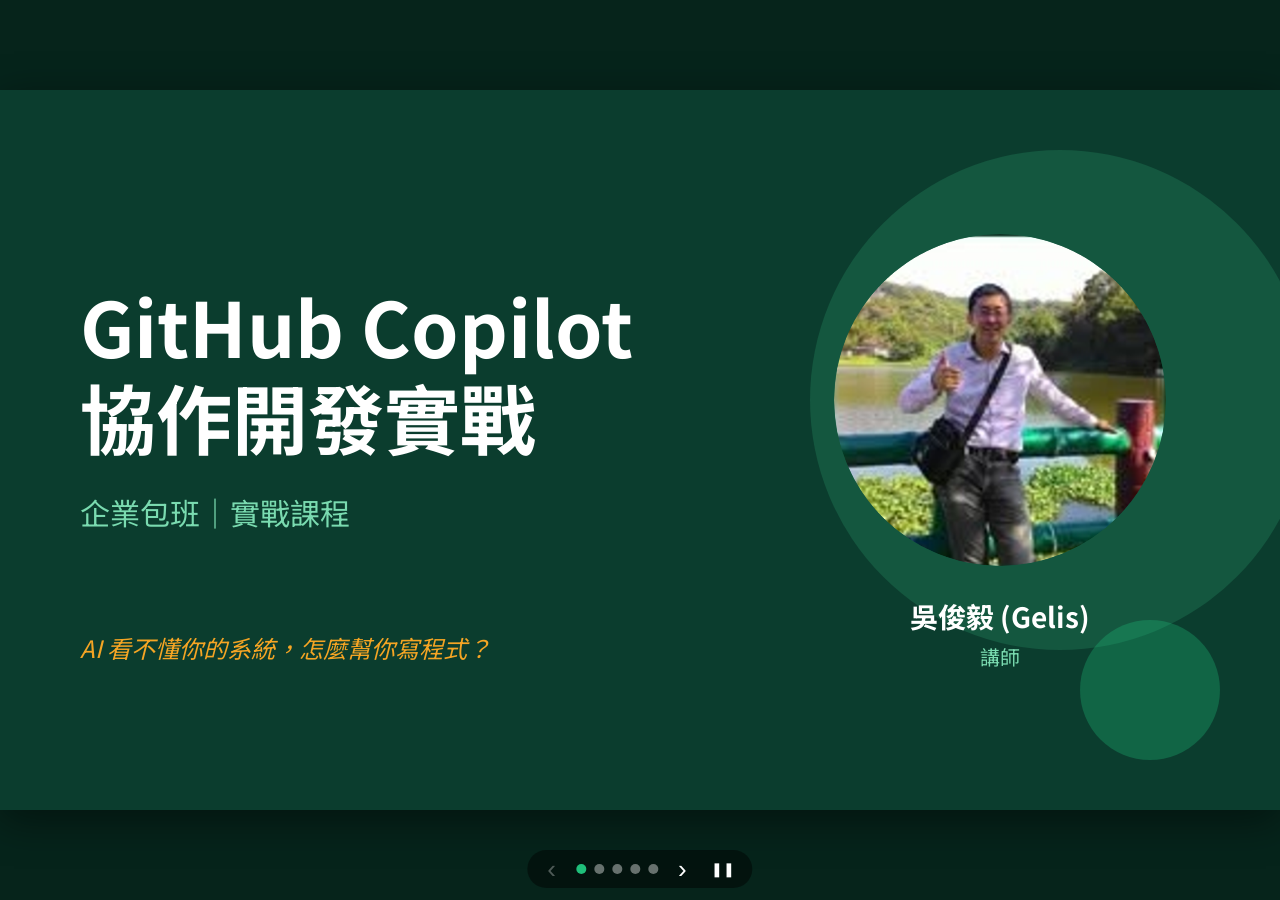
==== src/copilot.html @ 16496118 "增加 GitHub Copilot 課程宣傳的 GitHub Page" ====
<!doctype html>
<html lang="zh-Hant">
<head>
<meta charset="utf-8">
<meta name="viewport" content="width=device-width, initial-scale=1">
<title>GitHub Copilot 協作開發實戰</title>
<meta name="description" content="GitHub Copilot 企業包班、實戰課程：Legacy System 單元測試、自訂 Agent 與 Skills、SDD 規格驅動開發。講師吳俊毅 (Gelis)。">
<meta property="og:title" content="GitHub Copilot 協作開發實戰">
<meta property="og:description" content="讓 AI 看懂你的系統、遵循你的規格｜企業包班、實戰課程">
<meta property="og:image" content="assets/photo.png">
<link rel="preconnect" href="https://fonts.googleapis.com">
<link rel="preconnect" href="https://fonts.gstatic.com" crossorigin>
<link href="https://fonts.googleapis.com/css2?family=Noto+Sans+TC:wght@400;700&display=swap" rel="stylesheet">
<link rel="stylesheet" href="style.css">
</head>
<body>
<main class="deck" id="deck" aria-label="GitHub Copilot 協作開發實戰 簡報">
  <div class="stage" id="stage">

    <section class="slide dark title-slide" aria-label="封面">
      <div class="deco c1"></div><div class="deco c2"></div>
      <div class="title-text">
        <h1>GitHub Copilot<br>協作開發實戰</h1>
        <p class="sub">企業包班｜實戰課程</p>
        <p class="tag">AI 看不懂你的系統，怎麼幫你寫程式？</p>
      </div>
      <figure class="speaker">
        <img src="assets/photo.png" alt="講師吳俊毅" width="332" height="332">
        <figcaption><strong>吳俊毅 (Gelis)</strong><span>講師</span></figcaption>
      </figure>
    </section>

    <section class="slide light" aria-label="總覽">
      <h2>讓 AI 看懂你的系統、遵循你的規格</h2>
      <div class="cards three">
        <article class="card tall"><span class="badge "><svg stroke="currentColor" fill="currentColor" stroke-width="0" viewBox="0 0 384 512" aria-hidden="true" focusable="false" height="1em" width="1em" xmlns="http://www.w3.org/2000/svg"><path d="M336 64h-80c0-35.3-28.7-64-64-64s-64 28.7-64 64H48C21.5 64 0 85.5 0 112v352c0 26.5 21.5 48 48 48h288c26.5 0 48-21.5 48-48V112c0-26.5-21.5-48-48-48zM192 40c13.3 0 24 10.7 24 24s-10.7 24-24 24-24-10.7-24-24 10.7-24 24-24zm121.2 231.8l-143 141.8c-4.7 4.7-12.3 4.6-17-.1l-82.6-83.3c-4.7-4.7-4.6-12.3.1-17L99.1 285c4.7-4.7 12.3-4.6 17 .1l46 46.4 106-105.2c4.7-4.7 12.3-4.6 17 .1l28.2 28.4c4.7 4.8 4.6 12.3-.1 17z"></path></svg></span><h3>理解</h3><p>讓 AI 理解並遵循特定的業務邏輯</p></article>
        <article class="card tall"><span class="badge alt"><svg stroke="currentColor" fill="currentColor" stroke-width="0" viewBox="0 0 512 512" aria-hidden="true" focusable="false" height="1em" width="1em" xmlns="http://www.w3.org/2000/svg"><path d="M500 224h-30.364C455.724 130.325 381.675 56.276 288 42.364V12c0-6.627-5.373-12-12-12h-40c-6.627 0-12 5.373-12 12v30.364C130.325 56.276 56.276 130.325 42.364 224H12c-6.627 0-12 5.373-12 12v40c0 6.627 5.373 12 12 12h30.364C56.276 381.675 130.325 455.724 224 469.636V500c0 6.627 5.373 12 12 12h40c6.627 0 12-5.373 12-12v-30.364C381.675 455.724 455.724 381.675 469.636 288H500c6.627 0 12-5.373 12-12v-40c0-6.627-5.373-12-12-12zM288 404.634V364c0-6.627-5.373-12-12-12h-40c-6.627 0-12 5.373-12 12v40.634C165.826 392.232 119.783 346.243 107.366 288H148c6.627 0 12-5.373 12-12v-40c0-6.627-5.373-12-12-12h-40.634C119.768 165.826 165.757 119.783 224 107.366V148c0 6.627 5.373 12 12 12h40c6.627 0 12-5.373 12-12v-40.634C346.174 119.768 392.217 165.757 404.634 224H364c-6.627 0-12 5.373-12 12v40c0 6.627 5.373 12 12 12h40.634C392.232 346.174 346.243 392.217 288 404.634zM288 256c0 17.673-14.327 32-32 32s-32-14.327-32-32c0-17.673 14.327-32 32-32s32 14.327 32 32z"></path></svg></span><h3>改善</h3><p>用 AI 在遺留系統補單元測試、改善架構</p></article>
        <article class="card tall"><span class="badge "><svg stroke="currentColor" fill="currentColor" stroke-width="0" viewBox="0 0 512 512" aria-hidden="true" focusable="false" height="1em" width="1em" xmlns="http://www.w3.org/2000/svg"><path d="M505.12019,19.09375c-1.18945-5.53125-6.65819-11-12.207-12.1875C460.716,0,435.507,0,410.40747,0,307.17523,0,245.26909,55.20312,199.05238,128H94.83772c-16.34763.01562-35.55658,11.875-42.88664,26.48438L2.51562,253.29688A28.4,28.4,0,0,0,0,264a24.00867,24.00867,0,0,0,24.00582,24H127.81618l-22.47457,22.46875c-11.36521,11.36133-12.99607,32.25781,0,45.25L156.24582,406.625c11.15623,11.1875,32.15619,13.15625,45.27726,0l22.47457-22.46875V488a24.00867,24.00867,0,0,0,24.00581,24,28.55934,28.55934,0,0,0,10.707-2.51562l98.72834-49.39063c14.62888-7.29687,26.50776-26.5,26.50776-42.85937V312.79688c72.59753-46.3125,128.03493-108.40626,128.03493-211.09376C512.07526,76.5,512.07526,51.29688,505.12019,19.09375ZM384.04033,168A40,40,0,1,1,424.05,128,40.02322,40.02322,0,0,1,384.04033,168Z"></path></svg></span><h3>協作</h3><p>自訂 Agent 角色與 Skills，串起 SDLC 流程</p></article>
      </div>
    </section>

    <section class="slide light" aria-label="課程重點">
      <h2>課程重點</h2>
      <ol class="points">
        <li><span class="badge sm"><svg stroke="currentColor" fill="currentColor" stroke-width="0" viewBox="0 0 640 512" aria-hidden="true" focusable="false" height="1em" width="1em" xmlns="http://www.w3.org/2000/svg"><path d="M257.981 272.971L63.638 467.314c-9.373 9.373-24.569 9.373-33.941 0L7.029 444.647c-9.357-9.357-9.375-24.522-.04-33.901L161.011 256 6.99 101.255c-9.335-9.379-9.317-24.544.04-33.901l22.667-22.667c9.373-9.373 24.569-9.373 33.941 0L257.981 239.03c9.373 9.372 9.373 24.568 0 33.941zM640 456v-32c0-13.255-10.745-24-24-24H312c-13.255 0-24 10.745-24 24v32c0 13.255 10.745 24 24 24h304c13.255 0 24-10.745 24-24z"></path></svg></span><span>讓 AI 理解並遵循特定的業務邏輯</span></li>
        <li><span class="badge sm"><svg stroke="currentColor" fill="currentColor" stroke-width="0" viewBox="0 0 496 512" aria-hidden="true" focusable="false" height="1em" width="1em" xmlns="http://www.w3.org/2000/svg"><path d="M248 8C111.03 8 0 119.03 0 256s111.03 248 248 248 248-111.03 248-248S384.97 8 248 8zm0 432c-101.69 0-184-82.29-184-184 0-101.69 82.29-184 184-184 101.69 0 184 82.29 184 184 0 101.69-82.29 184-184 184zm0-312c-70.69 0-128 57.31-128 128s57.31 128 128 128 128-57.31 128-128-57.31-128-128-128zm0 192c-35.29 0-64-28.71-64-64s28.71-64 64-64 64 28.71 64 64-28.71 64-64 64z"></path></svg></span><span>解決 AI 切入 Legacy System 的痛點</span></li>
        <li><span class="badge sm"><svg stroke="currentColor" fill="currentColor" stroke-width="0" viewBox="0 0 512 512" aria-hidden="true" focusable="false" height="1em" width="1em" xmlns="http://www.w3.org/2000/svg"><path d="M480 160H32c-17.673 0-32-14.327-32-32V64c0-17.673 14.327-32 32-32h448c17.673 0 32 14.327 32 32v64c0 17.673-14.327 32-32 32zm-48-88c-13.255 0-24 10.745-24 24s10.745 24 24 24 24-10.745 24-24-10.745-24-24-24zm-64 0c-13.255 0-24 10.745-24 24s10.745 24 24 24 24-10.745 24-24-10.745-24-24-24zm112 248H32c-17.673 0-32-14.327-32-32v-64c0-17.673 14.327-32 32-32h448c17.673 0 32 14.327 32 32v64c0 17.673-14.327 32-32 32zm-48-88c-13.255 0-24 10.745-24 24s10.745 24 24 24 24-10.745 24-24-10.745-24-24-24zm-64 0c-13.255 0-24 10.745-24 24s10.745 24 24 24 24-10.745 24-24-10.745-24-24-24zm112 248H32c-17.673 0-32-14.327-32-32v-64c0-17.673 14.327-32 32-32h448c17.673 0 32 14.327 32 32v64c0 17.673-14.327 32-32 32zm-48-88c-13.255 0-24 10.745-24 24s10.745 24 24 24 24-10.745 24-24-10.745-24-24-24zm-64 0c-13.255 0-24 10.745-24 24s10.745 24 24 24 24-10.745 24-24-10.745-24-24-24z"></path></svg></span><span>藉由 AI 加速在遺留系統撰寫單元測試、改善系統架構</span></li>
        <li><span class="badge sm"><svg stroke="currentColor" fill="currentColor" stroke-width="0" viewBox="0 0 512 512" aria-hidden="true" focusable="false" height="1em" width="1em" xmlns="http://www.w3.org/2000/svg"><path d="M370.72 133.28C339.458 104.008 298.888 87.962 255.848 88c-77.458.068-144.328 53.178-162.791 126.85-1.344 5.363-6.122 9.15-11.651 9.15H24.103c-7.498 0-13.194-6.807-11.807-14.176C33.933 94.924 134.813 8 256 8c66.448 0 126.791 26.136 171.315 68.685L463.03 40.97C478.149 25.851 504 36.559 504 57.941V192c0 13.255-10.745 24-24 24H345.941c-21.382 0-32.09-25.851-16.971-40.971l41.75-41.749zM32 296h134.059c21.382 0 32.09 25.851 16.971 40.971l-41.75 41.75c31.262 29.273 71.835 45.319 114.876 45.28 77.418-.07 144.315-53.144 162.787-126.849 1.344-5.363 6.122-9.15 11.651-9.15h57.304c7.498 0 13.194 6.807 11.807 14.176C478.067 417.076 377.187 504 256 504c-66.448 0-126.791-26.136-171.315-68.685L48.97 471.03C33.851 486.149 8 475.441 8 454.059V320c0-13.255 10.745-24 24-24z"></path></svg></span><span>自訂代理人，建立 Agent 角色與 Skills，完成 SDLC 流程與開發工作</span></li>
        <li><span class="badge sm"><svg stroke="currentColor" fill="currentColor" stroke-width="0" viewBox="0 0 640 512" aria-hidden="true" focusable="false" height="1em" width="1em" xmlns="http://www.w3.org/2000/svg"><path d="M128 352H32c-17.67 0-32 14.33-32 32v96c0 17.67 14.33 32 32 32h96c17.67 0 32-14.33 32-32v-96c0-17.67-14.33-32-32-32zm-24-80h192v48h48v-48h192v48h48v-57.59c0-21.17-17.23-38.41-38.41-38.41H344v-64h40c17.67 0 32-14.33 32-32V32c0-17.67-14.33-32-32-32H256c-17.67 0-32 14.33-32 32v96c0 17.67 14.33 32 32 32h40v64H94.41C73.23 224 56 241.23 56 262.41V320h48v-48zm264 80h-96c-17.67 0-32 14.33-32 32v96c0 17.67 14.33 32 32 32h96c17.67 0 32-14.33 32-32v-96c0-17.67-14.33-32-32-32zm240 0h-96c-17.67 0-32 14.33-32 32v96c0 17.67 14.33 32 32 32h96c17.67 0 32-14.33 32-32v-96c0-17.67-14.33-32-32-32z"></path></svg></span><span>介紹近期顛覆軟體開發的 SDD（規格驅動開發）</span></li>
      </ol>
    </section>

    <section class="slide light" aria-label="適合對象與課程形式">
      <h2>適合對象與課程形式</h2>
      <div class="cards three">
        <article class="card"><span class="badge sm"><svg stroke="currentColor" fill="currentColor" stroke-width="0" viewBox="0 0 640 512" aria-hidden="true" focusable="false" height="1em" width="1em" xmlns="http://www.w3.org/2000/svg"><path d="M96 224c35.3 0 64-28.7 64-64s-28.7-64-64-64-64 28.7-64 64 28.7 64 64 64zm448 0c35.3 0 64-28.7 64-64s-28.7-64-64-64-64 28.7-64 64 28.7 64 64 64zm32 32h-64c-17.6 0-33.5 7.1-45.1 18.6 40.3 22.1 68.9 62 75.1 109.4h66c17.7 0 32-14.3 32-32v-32c0-35.3-28.7-64-64-64zm-256 0c61.9 0 112-50.1 112-112S381.9 32 320 32 208 82.1 208 144s50.1 112 112 112zm76.8 32h-8.3c-20.8 10-43.9 16-68.5 16s-47.6-6-68.5-16h-8.3C179.6 288 128 339.6 128 403.2V432c0 26.5 21.5 48 48 48h288c26.5 0 48-21.5 48-48v-28.8c0-63.6-51.6-115.2-115.2-115.2zm-223.7-13.4C161.5 263.1 145.6 256 128 256H64c-35.3 0-64 28.7-64 64v32c0 17.7 14.3 32 32 32h65.9c6.3-47.4 34.9-87.3 75.2-109.4z"></path></svg></span><p>希望導入 GitHub Copilot 的企業研發團隊</p></article>
        <article class="card"><span class="badge sm"><svg stroke="currentColor" fill="currentColor" stroke-width="0" viewBox="0 0 512 512" aria-hidden="true" focusable="false" height="1em" width="1em" xmlns="http://www.w3.org/2000/svg"><path d="M507.73 109.1c-2.24-9.03-13.54-12.09-20.12-5.51l-74.36 74.36-67.88-11.31-11.31-67.88 74.36-74.36c6.62-6.62 3.43-17.9-5.66-20.16-47.38-11.74-99.55.91-136.58 37.93-39.64 39.64-50.55 97.1-34.05 147.2L18.74 402.76c-24.99 24.99-24.99 65.51 0 90.5 24.99 24.99 65.51 24.99 90.5 0l213.21-213.21c50.12 16.71 107.47 5.68 147.37-34.22 37.07-37.07 49.7-89.32 37.91-136.73zM64 472c-13.25 0-24-10.75-24-24 0-13.26 10.75-24 24-24s24 10.74 24 24c0 13.25-10.75 24-24 24z"></path></svg></span><p>負責維護 Legacy System 的工程師與技術主管</p></article>
        <article class="card"><span class="badge sm"><svg stroke="currentColor" fill="currentColor" stroke-width="0" viewBox="0 0 448 512" aria-hidden="true" focusable="false" height="1em" width="1em" xmlns="http://www.w3.org/2000/svg"><path d="M224 256c70.7 0 128-57.3 128-128S294.7 0 224 0 96 57.3 96 128s57.3 128 128 128zm95.8 32.6L272 480l-32-136 32-56h-96l32 56-32 136-47.8-191.4C56.9 292 0 350.3 0 422.4V464c0 26.5 21.5 48 48 48h352c26.5 0 48-21.5 48-48v-41.6c0-72.1-56.9-130.4-128.2-133.8z"></path></svg></span><p>想用 SDD 建立團隊 AI 開發規範的 CTO / Tech Lead</p></article>
      </div>
      <dl class="format">
        <div><dt>課程時數</dt><dd>[例：2 天 12 小時]</dd></div>
        <div><dt>授課方式</dt><dd>[實體 / 線上]</dd></div>
        <div><dt>人數上限</dt><dd>[無]</dd></div>
      </dl>
    </section>

    <section class="slide dark" aria-label="聯絡方式">
      <h2>預約免費諮詢，索取企業專屬優惠</h2>
      <div class="contact-wrap">
        <ul class="contacts">
          <li><span class="badge"><svg stroke="currentColor" fill="currentColor" stroke-width="0" viewBox="0 0 512 512" aria-hidden="true" focusable="false" height="1em" width="1em" xmlns="http://www.w3.org/2000/svg"><path d="M256 32C114.6 32 0 125.1 0 240c0 49.6 21.4 95 57 130.7C44.5 421.1 2.7 466 2.2 466.5c-2.2 2.3-2.8 5.7-1.5 8.7S4.8 480 8 480c66.3 0 116-31.8 140.6-51.4 32.7 12.3 69 19.4 107.4 19.4 141.4 0 256-93.1 256-208S397.4 32 256 32z"></path></svg></span><div><small>LINE ID</small><strong>geliswu</strong></div></li>
          <li><span class="badge"><svg stroke="currentColor" fill="currentColor" stroke-width="0" viewBox="0 0 512 512" aria-hidden="true" focusable="false" height="1em" width="1em" xmlns="http://www.w3.org/2000/svg"><path d="M502.3 190.8c3.9-3.1 9.7-.2 9.7 4.7V400c0 26.5-21.5 48-48 48H48c-26.5 0-48-21.5-48-48V195.6c0-5 5.7-7.8 9.7-4.7 22.4 17.4 52.1 39.5 154.1 113.6 21.1 15.4 56.7 47.8 92.2 47.6 35.7.3 72-32.8 92.3-47.6 102-74.1 131.6-96.3 154-113.7zM256 320c23.2.4 56.6-29.2 73.4-41.4 132.7-96.3 142.8-104.7 173.4-128.7 5.8-4.5 9.2-11.5 9.2-18.9v-19c0-26.5-21.5-48-48-48H48C21.5 64 0 85.5 0 112v19c0 7.4 3.4 14.3 9.2 18.9 30.6 23.9 40.7 32.4 173.4 128.7 16.8 12.2 50.2 41.8 73.4 41.4z"></path></svg></span><div><small>Email</small><a href="mailto:wergelis@msn.com">wergelis@msn.com</a></div></li>
          <li><span class="badge"><svg stroke="currentColor" fill="currentColor" stroke-width="0" viewBox="0 0 640 512" aria-hidden="true" focusable="false" height="1em" width="1em" xmlns="http://www.w3.org/2000/svg"><path d="M524.531,69.836a1.5,1.5,0,0,0-.764-.7A485.065,485.065,0,0,0,404.081,32.03a1.816,1.816,0,0,0-1.923.91,337.461,337.461,0,0,0-14.9,30.6,447.848,447.848,0,0,0-134.426,0,309.541,309.541,0,0,0-15.135-30.6,1.89,1.89,0,0,0-1.924-.91A483.689,483.689,0,0,0,116.085,69.137a1.712,1.712,0,0,0-.788.676C39.068,183.651,18.186,294.69,28.43,404.354a2.016,2.016,0,0,0,.765,1.375A487.666,487.666,0,0,0,176.02,479.918a1.9,1.9,0,0,0,2.063-.676A348.2,348.2,0,0,0,208.12,430.4a1.86,1.86,0,0,0-1.019-2.588,321.173,321.173,0,0,1-45.868-21.853,1.885,1.885,0,0,1-.185-3.126c3.082-2.309,6.166-4.711,9.109-7.137a1.819,1.819,0,0,1,1.9-.256c96.229,43.917,200.41,43.917,295.5,0a1.812,1.812,0,0,1,1.924.233c2.944,2.426,6.027,4.851,9.132,7.16a1.884,1.884,0,0,1-.162,3.126,301.407,301.407,0,0,1-45.89,21.83,1.875,1.875,0,0,0-1,2.611,391.055,391.055,0,0,0,30.014,48.815,1.864,1.864,0,0,0,2.063.7A486.048,486.048,0,0,0,610.7,405.729a1.882,1.882,0,0,0,.765-1.352C623.729,277.594,590.933,167.465,524.531,69.836ZM222.491,337.58c-28.972,0-52.844-26.587-52.844-59.239S193.056,219.1,222.491,219.1c29.665,0,53.306,26.82,52.843,59.239C275.334,310.993,251.924,337.58,222.491,337.58Zm195.38,0c-28.971,0-52.843-26.587-52.843-59.239S388.437,219.1,417.871,219.1c29.667,0,53.307,26.82,52.844,59.239C470.715,310.993,447.538,337.58,417.871,337.58Z"></path></svg></span><div><small>Discord 社群</small><a href="https://discord.gg/UAAvQC7NV" target="_blank" rel="noopener">discord.gg/UAAvQC7NV</a></div></li>
        </ul>
        <figure class="qr"><img src="assets/qr.png" alt="Discord QR Code" width="260" height="260"><figcaption>掃描加入 Discord 社群</figcaption></figure>
      </div>
    </section>

  </div>
  <nav class="nav" aria-label="投影片導覽">
    <button id="prev" type="button" aria-label="上一頁">‹</button>
    <span id="dots" class="dots"></span>
    <button id="next" type="button" aria-label="下一頁">›</button>
    <button id="play" type="button" aria-label="暫停自動輪播" title="暫停自動輪播 (p)">❚❚</button>
  </nav>
</main>
<script src="script.js"></script>
</body>
</html>
---- src/style.css ----
:root{
  --dk:#0B3D2E; --dk2:#14573F; --mint:#EAF6F0; --g:#1FBF7A; --or:#F5A524; --pale:#7ADBB0; --wh:#fff;
  --font:"Noto Sans TC","PingFang TC","Microsoft JhengHei","Heiti TC",system-ui,sans-serif;
}
*{box-sizing:border-box;margin:0;padding:0}
html,body{height:100%;background:#06241b;font-family:var(--font);overflow:hidden}
.deck{position:fixed;inset:0;display:flex;align-items:center;justify-content:center}
/* 固定 1280x720 舞台，依視窗等比縮放（由 script.js 設定 --s） */
.stage{width:1280px;height:720px;position:relative;flex:none;transform:scale(var(--s,1));transform-origin:center center;overflow:hidden;background:var(--dk);box-shadow:0 10px 40px rgba(0,0,0,.45)}
.slide{position:absolute;inset:0;padding:72px 80px;opacity:0;visibility:hidden;transition:opacity .35s ease,visibility .35s}
.slide.active{opacity:1;visibility:visible}
.slide.dark{background:var(--dk);color:var(--wh)}
.slide.light{background:var(--mint);color:var(--dk)}
h1{font-size:76px;line-height:1.2;font-weight:700}
h2{font-size:48px;line-height:1.25;font-weight:700;height:80px}
.badge{display:inline-flex;align-items:center;justify-content:center;width:84px;height:84px;border-radius:50%;background:var(--g);color:var(--wh);flex:none}
.badge svg{width:42px;height:42px;fill:currentColor}
.badge.alt{background:var(--or)}
.badge.sm{width:60px;height:60px}.badge.sm svg{width:28px;height:28px}
/* 封面 */
.title-slide .title-text{position:absolute;left:80px;top:190px;width:640px}
.sub{font-size:30px;color:var(--pale);margin-top:28px}
.tag{font-size:24px;color:var(--or);font-style:italic;margin-top:96px}
.deco{position:absolute;border-radius:50%}
.c1{width:500px;height:500px;background:var(--dk2);right:-30px;top:60px}
.c2{width:140px;height:140px;background:var(--g);opacity:.3;right:60px;bottom:50px}
.speaker{position:absolute;right:30px;top:60px;width:500px;text-align:center}
.speaker img{width:332px;height:332px;border-radius:50%;margin-top:84px;display:block;margin-left:auto;margin-right:auto}
.speaker figcaption{margin-top:30px;display:flex;flex-direction:column;gap:6px}
.speaker strong{font-size:28px}.speaker span{font-size:20px;color:var(--pale)}
/* 卡片 */
.cards{display:grid;gap:30px;margin-top:40px}
.cards.three{grid-template-columns:repeat(3,1fr)}
.card{background:var(--wh);border-radius:18px;padding:30px;box-shadow:0 4px 14px rgba(0,0,0,.1);display:flex;flex-direction:column;gap:22px}
.card.tall{height:380px}
.card h3{font-size:38px}
.card p{font-size:23px;line-height:1.55;color:var(--dk2)}
/* 重點清單 */
.points{list-style:none;margin-top:24px;display:flex;flex-direction:column;gap:12px}
.points li{display:flex;align-items:center;gap:26px;background:var(--wh);border-radius:14px;padding:12px 24px;font-size:27px;box-shadow:0 3px 10px rgba(0,0,0,.08);min-height:78px}
.points .badge.sm{width:52px;height:52px}.points .badge.sm svg{width:24px;height:24px}
/* 課程形式 */
.format{margin-top:40px;background:var(--dk);color:var(--wh);border-radius:18px;padding:30px 36px;display:grid;grid-template-columns:repeat(3,1fr);gap:24px}
.format dt{font-size:20px;color:var(--pale);font-weight:700;margin-bottom:10px}
.format dd{font-size:24px}
/* 聯絡 */
.contact-wrap{display:flex;justify-content:space-between;align-items:center;margin-top:30px}
.contacts{list-style:none;display:flex;flex-direction:column;gap:38px}
.contacts li{display:flex;align-items:center;gap:30px}
.contacts small{display:block;font-size:20px;color:var(--pale);margin-bottom:4px}
.contacts strong,.contacts a{font-size:34px;font-weight:700;color:var(--wh)}
.qr{text-align:center}
.qr img{width:260px;height:260px;background:var(--wh);padding:14px;border-radius:14px;display:block}
.qr figcaption{margin-top:18px;font-size:20px;color:var(--pale)}
/* 導覽 */
.nav{position:fixed;bottom:12px;left:50%;transform:translateX(-50%);display:flex;align-items:center;gap:14px;background:rgba(0,0,0,.45);padding:6px 14px;border-radius:30px;z-index:5}
.nav button{background:none;border:0;color:#fff;font-size:26px;line-height:1;cursor:pointer;padding:0 6px}
.nav button:disabled{opacity:.3;cursor:default}
.nav #play{font-size:14px;padding:0 4px}
.dots{display:flex;gap:8px}
.dots button{width:10px;height:10px;border-radius:50%;background:rgba(255,255,255,.4);padding:0;font-size:0}
.dots button.on{background:var(--g)}
@media (prefers-reduced-motion:reduce){.slide{transition:none}}
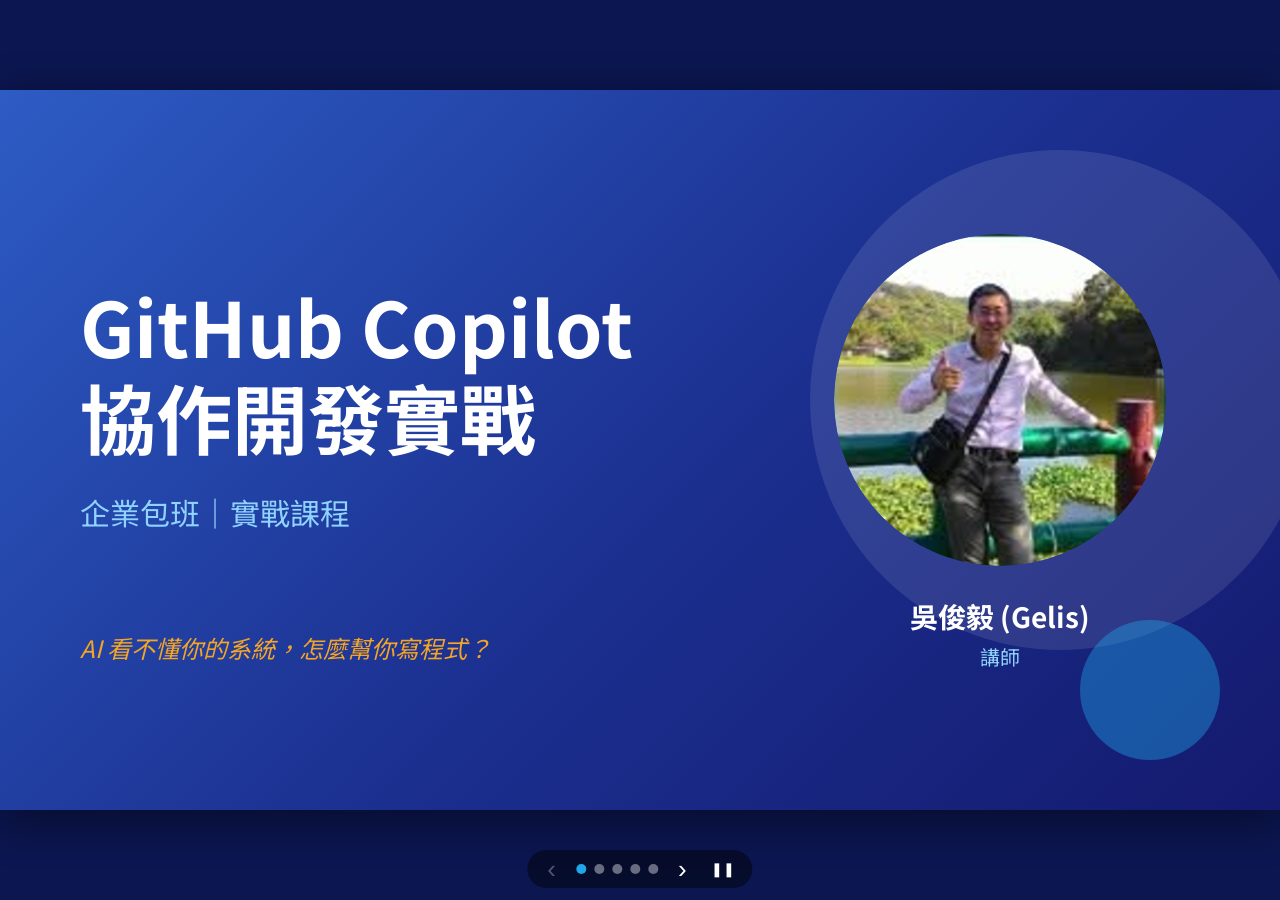
==== commit a58a906d: "更新 Copilot.html 的底色與 PPTX 一致" ====
--- a/src/copilot.html
+++ b/src/copilot.html
@@ -12,6 +12,7 @@
 <link rel="preconnect" href="https://fonts.gstatic.com" crossorigin>
 <link href="https://fonts.googleapis.com/css2?family=Noto+Sans+TC:wght@400;700&display=swap" rel="stylesheet">
 <link rel="stylesheet" href="style.css">
+<link rel="stylesheet" href="copilot.css">
 </head>
 <body>
 <main class="deck" id="deck" aria-label="GitHub Copilot 協作開發實戰 簡報">
--- a/src/copilot.css
+++ b/src/copilot.css
@@ -0,0 +1,12 @@
+/* GitHub Copilot 課程頁：藍色主題（覆寫 style.css 的綠色變數） */
+:root{
+  --dk:#1B2F8F; --dk2:#2B55C0; --mint:#E8F0FC; --g:#1FA8E8; --or:#F5A524; --pale:#8FD3FF; --wh:#fff;
+}
+html,body{background:#0C1650}
+.stage{background:var(--dk)}
+.slide.dark{background:linear-gradient(135deg,#2D5CC4 0%,#1B2F8F 55%,#141A6E 100%);color:var(--wh)}
+.slide.light{background:var(--mint);color:#142A7A}
+.card p{color:#2B55C0}
+.c1{background:rgba(255,255,255,.1)}
+.c2{background:var(--g);opacity:.4}
+.format{background:linear-gradient(135deg,#2D5CC4,#1B2F8F)}
